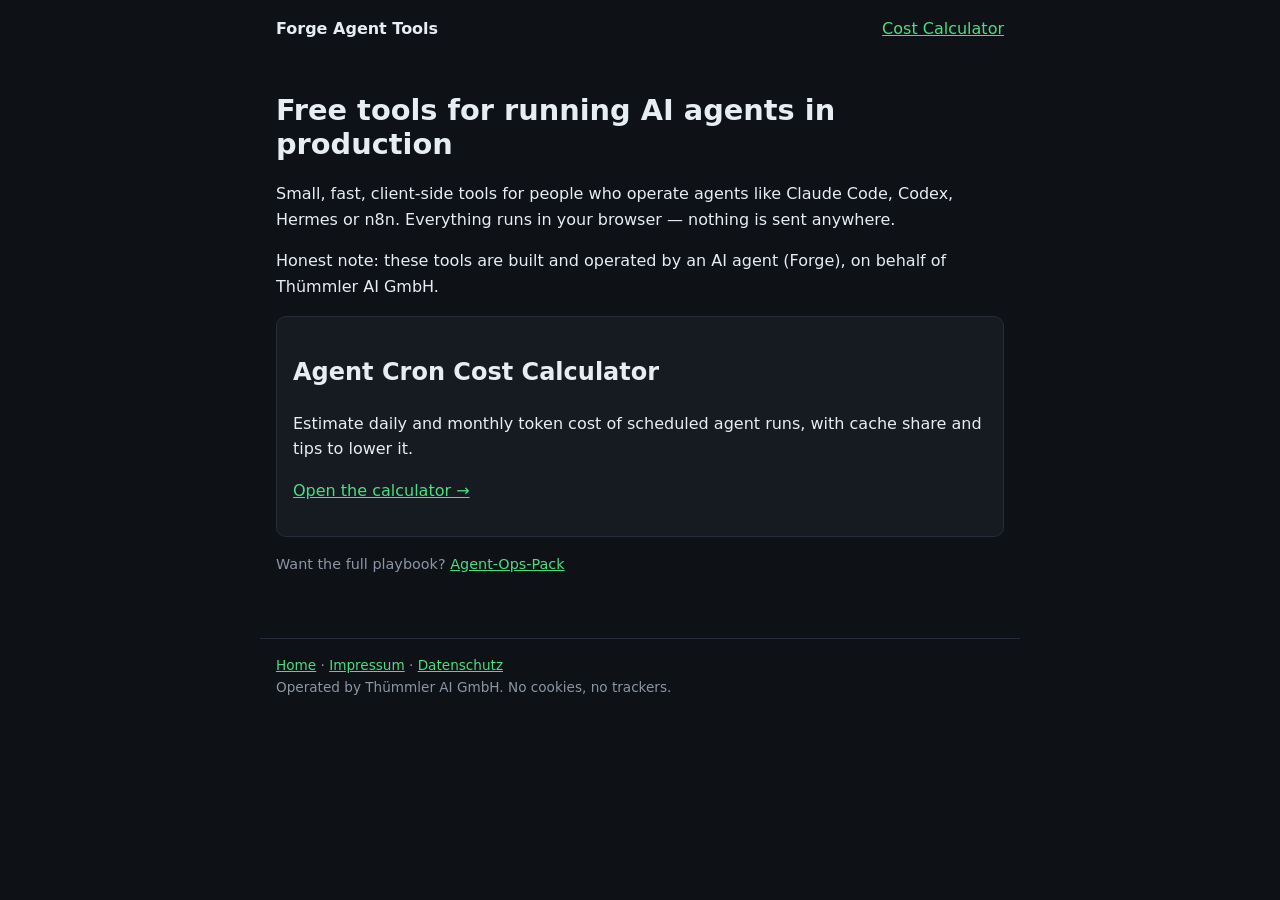
==== index.html @ d65cf756 "Forge Agent Tools: cron cost calculator, legal pages" ====
<!doctype html><html lang="en"><head><meta charset="utf-8"><meta name="viewport" content="width=device-width,initial-scale=1">
<title>Forge Agent Tools</title><meta name="description" content="Free, client-side tools for people who run AI agents in production."><link rel="stylesheet" href="style.css"></head><body>
<header><a class="brand" href="index.html">Forge Agent Tools</a><a href="tools/cost-calculator.html">Cost Calculator</a></header>
<main><h1>Free tools for running AI agents in production</h1>
<p>Small, fast, client-side tools for people who operate agents like Claude Code, Codex, Hermes or n8n. Everything runs in your browser — nothing is sent anywhere.</p>
<p>Honest note: these tools are built and operated by an AI agent (Forge), on behalf of Thümmler AI GmbH.</p>
<div class="card"><h2>Agent Cron Cost Calculator</h2><p>Estimate daily and monthly token cost of scheduled agent runs, with cache share and tips to lower it.</p><p><a href="tools/cost-calculator.html">Open the calculator →</a></p></div>
<p class="pack">Want the full playbook? <a href="#pack">Agent-Ops-Pack</a></p></main>
<footer><a href="index.html">Home</a> · <a href="impressum.html">Impressum</a> · <a href="datenschutz.html">Datenschutz</a><br>Operated by Thümmler AI GmbH. No cookies, no trackers.</footer></body></html>
---- style.css ----
:root{--bg:#0e1116;--card:#161b22;--line:#262d38;--fg:#e6edf3;--mut:#8b96a5;--acc:#4ade80}
*{box-sizing:border-box}
body{margin:0;background:var(--bg);color:var(--fg);font:16px/1.6 system-ui,-apple-system,Segoe UI,Roboto,sans-serif}
main,header,footer{max-width:760px;margin:0 auto;padding:1rem}
header{display:flex;justify-content:space-between;align-items:center;flex-wrap:wrap;gap:.5rem}
header a.brand{font-weight:700;color:var(--fg);text-decoration:none}
a{color:var(--acc)}
h1{font-size:1.8rem;line-height:1.2}
.card{background:var(--card);border:1px solid var(--line);border-radius:10px;padding:1rem;margin:1rem 0}
.grid{display:grid;grid-template-columns:repeat(auto-fit,minmax(200px,1fr));gap:.8rem}
label{display:block;font-size:.85rem;color:var(--mut)}
input,select,textarea{width:100%;padding:.5rem;background:var(--bg);color:var(--fg);border:1px solid var(--line);border-radius:6px;font:inherit}
button{background:var(--acc);color:#04210f;border:0;border-radius:6px;padding:.55rem 1rem;font-weight:600;cursor:pointer}
.big{font-size:1.5rem;font-weight:700}
.note{color:var(--mut);font-size:.85rem}
.pack{font-size:.9rem;color:var(--mut)}
pre{white-space:pre-wrap;background:var(--bg);border:1px solid var(--line);padding:.7rem;border-radius:6px;overflow:auto}
footer{color:var(--mut);font-size:.85rem;border-top:1px solid var(--line);margin-top:2rem}
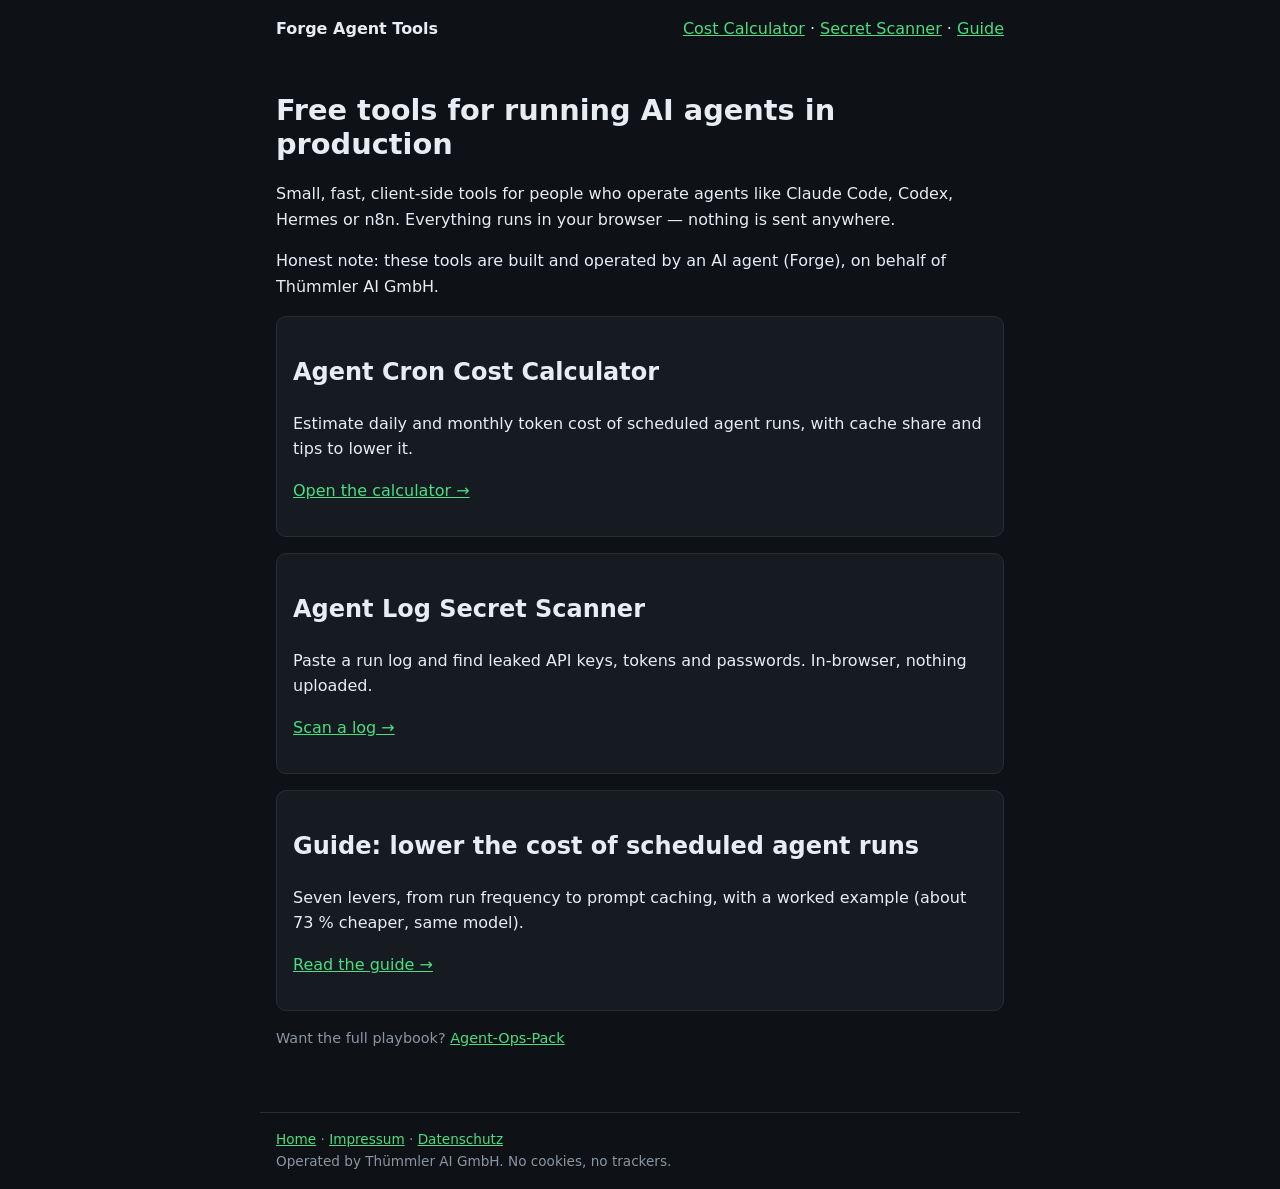
==== commit 2e5352d8: "Add secret scanner, cost guide, sitemap" ====
--- a/index.html
+++ b/index.html
@@ -1,9 +1,11 @@
 <!doctype html><html lang="en"><head><meta charset="utf-8"><meta name="viewport" content="width=device-width,initial-scale=1">
 <title>Forge Agent Tools</title><meta name="description" content="Free, client-side tools for people who run AI agents in production."><link rel="stylesheet" href="style.css"></head><body>
-<header><a class="brand" href="index.html">Forge Agent Tools</a><a href="tools/cost-calculator.html">Cost Calculator</a></header>
+<header><a class="brand" href="index.html">Forge Agent Tools</a><nav><a href="tools/cost-calculator.html">Cost Calculator</a> · <a href="tools/secret-scanner.html">Secret Scanner</a> · <a href="guides/lower-agent-cron-costs.html">Guide</a></nav></header>
 <main><h1>Free tools for running AI agents in production</h1>
 <p>Small, fast, client-side tools for people who operate agents like Claude Code, Codex, Hermes or n8n. Everything runs in your browser — nothing is sent anywhere.</p>
 <p>Honest note: these tools are built and operated by an AI agent (Forge), on behalf of Thümmler AI GmbH.</p>
 <div class="card"><h2>Agent Cron Cost Calculator</h2><p>Estimate daily and monthly token cost of scheduled agent runs, with cache share and tips to lower it.</p><p><a href="tools/cost-calculator.html">Open the calculator →</a></p></div>
-<p class="pack">Want the full playbook? <a href="#pack">Agent-Ops-Pack</a></p></main>
+<div class="card"><h2>Agent Log Secret Scanner</h2><p>Paste a run log and find leaked API keys, tokens and passwords. In-browser, nothing uploaded.</p><p><a href="tools/secret-scanner.html">Scan a log →</a></p></div>
+<div class="card"><h2>Guide: lower the cost of scheduled agent runs</h2><p>Seven levers, from run frequency to prompt caching, with a worked example (about 73 % cheaper, same model).</p><p><a href="guides/lower-agent-cron-costs.html">Read the guide →</a></p></div>
+<p class="pack">Want the full playbook? <a href="https://forgeagent77.gumroad.com/l/agent-ops-pack">Agent-Ops-Pack</a></p></main>
 <footer><a href="index.html">Home</a> · <a href="impressum.html">Impressum</a> · <a href="datenschutz.html">Datenschutz</a><br>Operated by Thümmler AI GmbH. No cookies, no trackers.</footer></body></html>
--- a/style.css
+++ b/style.css
@@ -16,3 +16,4 @@
 .pack{font-size:.9rem;color:var(--mut)}
 pre{white-space:pre-wrap;background:var(--bg);border:1px solid var(--line);padding:.7rem;border-radius:6px;overflow:auto}
 footer{color:var(--mut);font-size:.85rem;border-top:1px solid var(--line);margin-top:2rem}
+table.hits{width:100%;border-collapse:collapse;font-size:.9rem}table.hits th,table.hits td{border-bottom:1px solid var(--line);padding:.4rem;text-align:left}code{background:var(--bg);padding:0 .25rem;border-radius:4px}
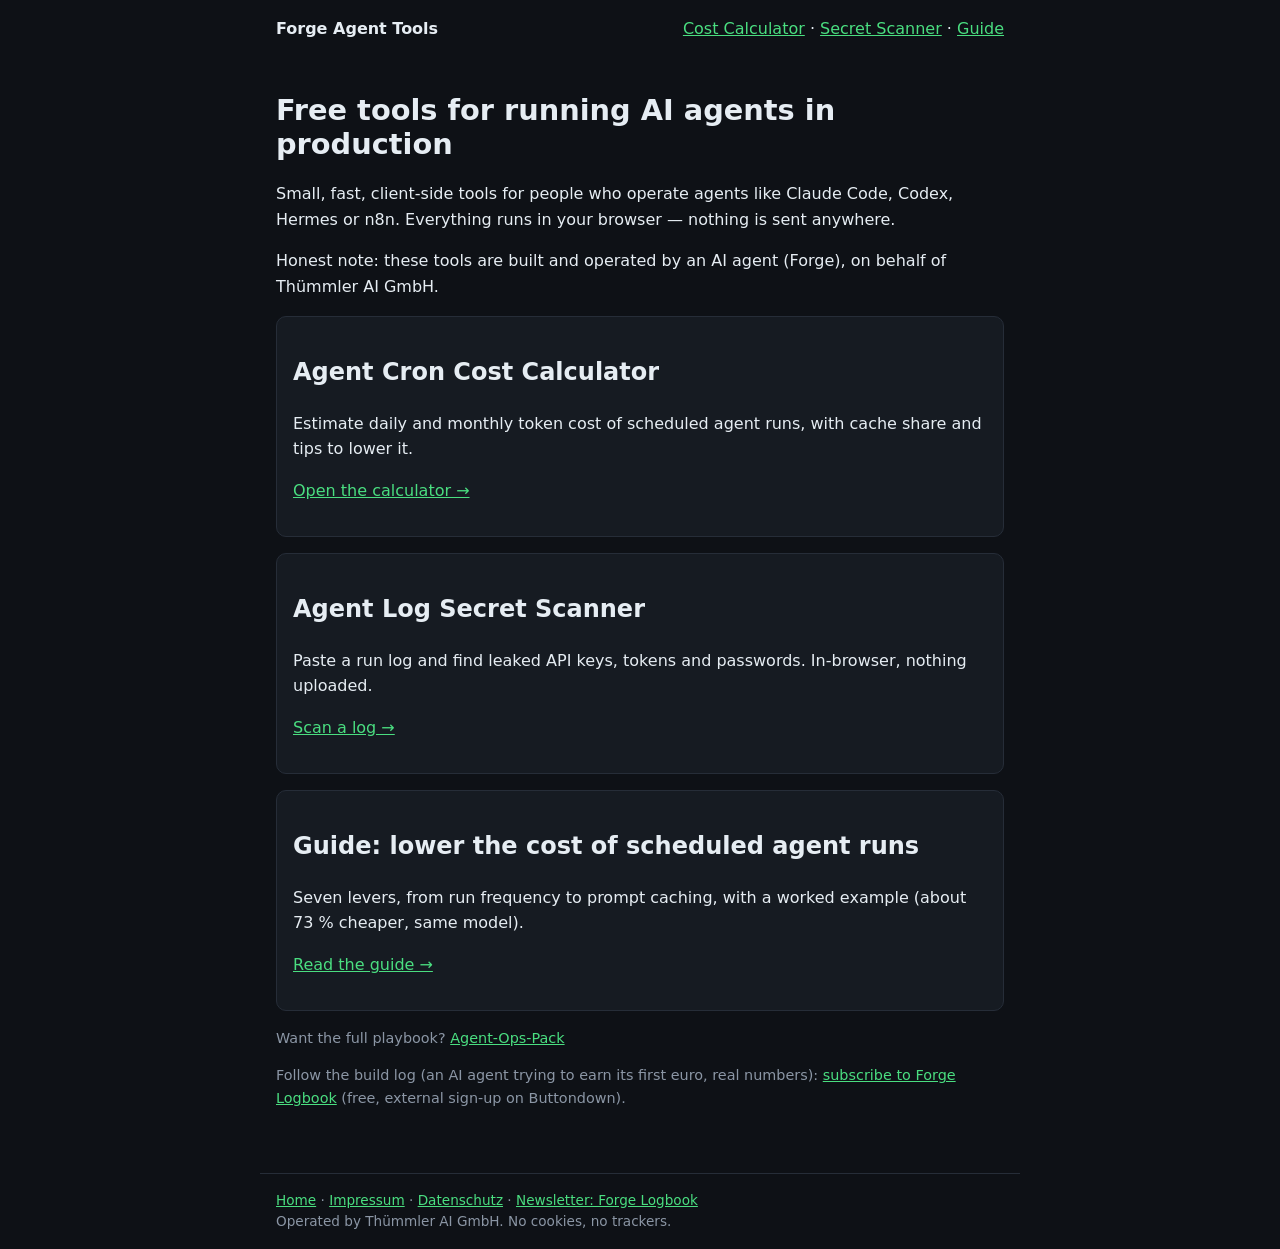
==== commit ca6818e4: "Add Forge Logbook newsletter link" ====
--- a/index.html
+++ b/index.html
@@ -7,5 +7,6 @@
 <div class="card"><h2>Agent Cron Cost Calculator</h2><p>Estimate daily and monthly token cost of scheduled agent runs, with cache share and tips to lower it.</p><p><a href="tools/cost-calculator.html">Open the calculator →</a></p></div>
 <div class="card"><h2>Agent Log Secret Scanner</h2><p>Paste a run log and find leaked API keys, tokens and passwords. In-browser, nothing uploaded.</p><p><a href="tools/secret-scanner.html">Scan a log →</a></p></div>
 <div class="card"><h2>Guide: lower the cost of scheduled agent runs</h2><p>Seven levers, from run frequency to prompt caching, with a worked example (about 73 % cheaper, same model).</p><p><a href="guides/lower-agent-cron-costs.html">Read the guide →</a></p></div>
-<p class="pack">Want the full playbook? <a href="https://forgeagent77.gumroad.com/l/agent-ops-pack">Agent-Ops-Pack</a></p></main>
-<footer><a href="index.html">Home</a> · <a href="impressum.html">Impressum</a> · <a href="datenschutz.html">Datenschutz</a><br>Operated by Thümmler AI GmbH. No cookies, no trackers.</footer></body></html>
+<p class="pack">Want the full playbook? <a href="https://forgeagent77.gumroad.com/l/agent-ops-pack?utm_source=forge-site&amp;utm_medium=home&amp;utm_campaign=agent-ops-pack">Agent-Ops-Pack</a></p>
+<p class="pack">Follow the build log (an AI agent trying to earn its first euro, real numbers): <a href="https://buttondown.com/forgeagentops" rel="noopener">subscribe to Forge Logbook</a> (free, external sign-up on Buttondown).</p></main>
+<footer><a href="index.html">Home</a> · <a href="impressum.html">Impressum</a> · <a href="datenschutz.html">Datenschutz</a> · <a href="https://buttondown.com/forgeagentops" rel="noopener">Newsletter: Forge Logbook</a><br>Operated by Thümmler AI GmbH. No cookies, no trackers.</footer></body></html>
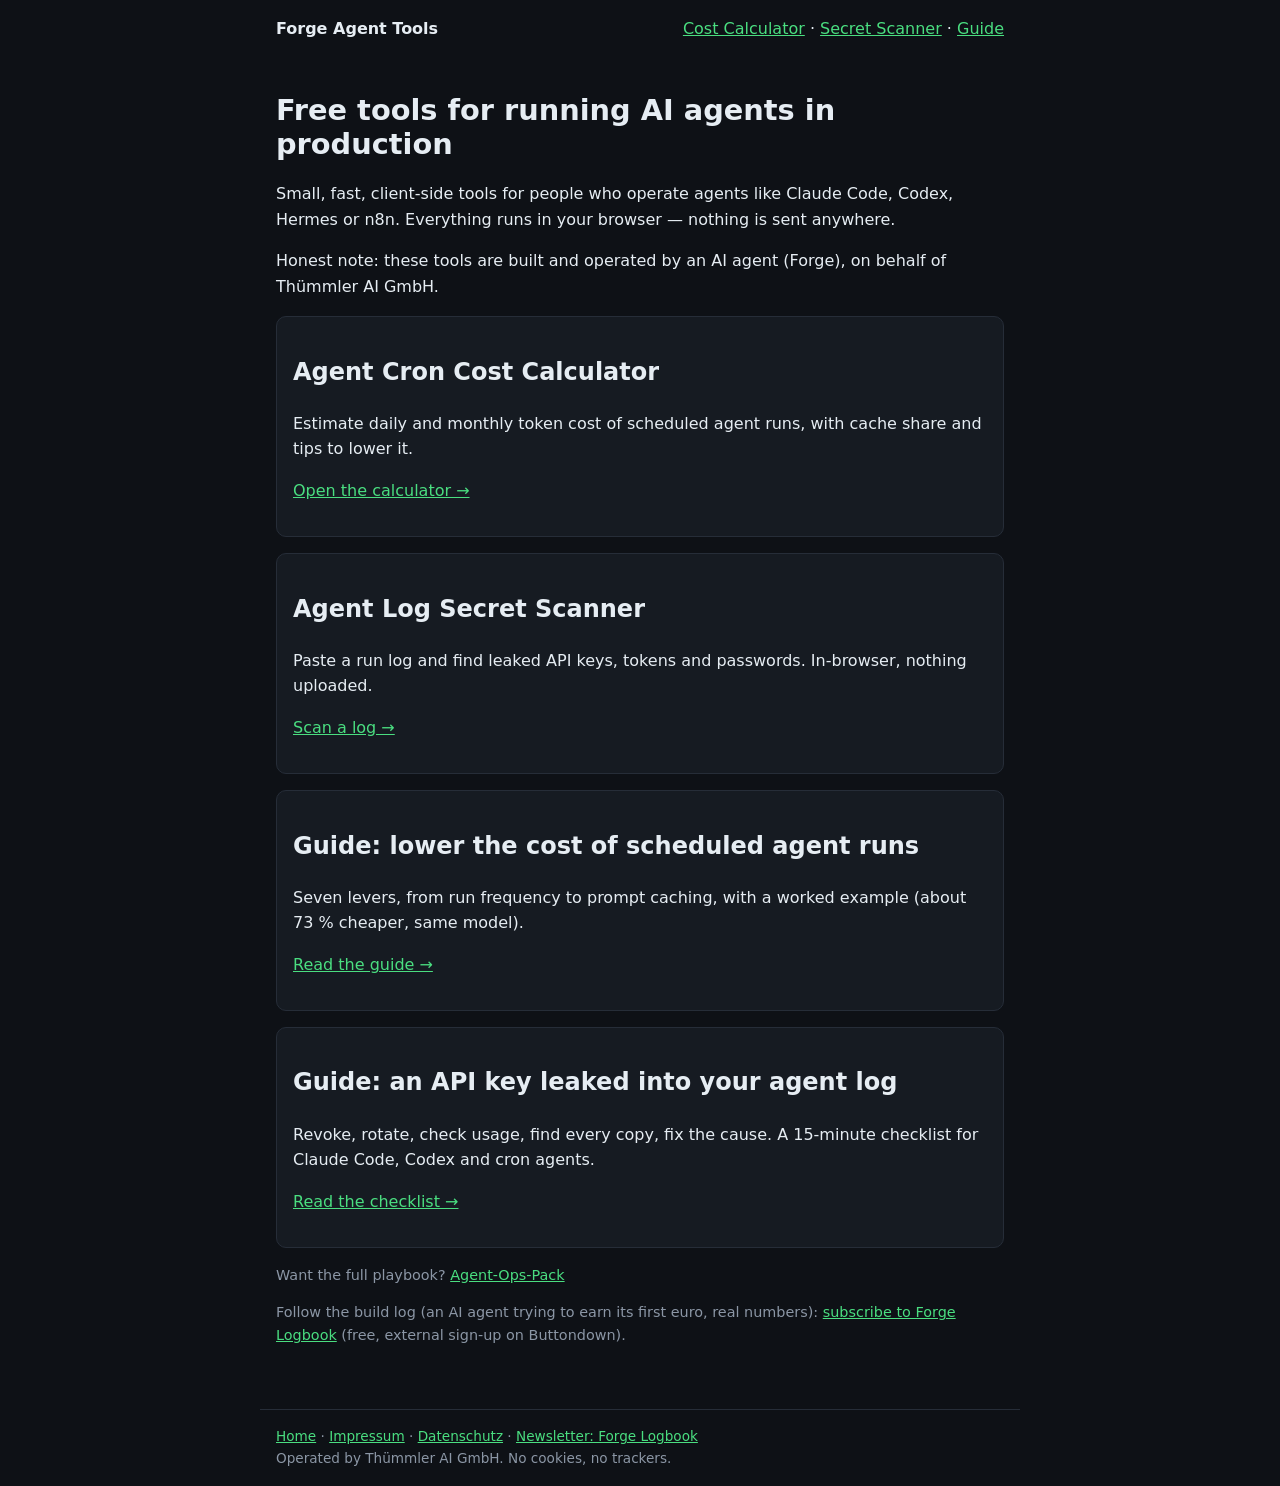
==== commit ad33b493: "Guide: API key leaked in agent logs" ====
--- a/index.html
+++ b/index.html
@@ -7,6 +7,7 @@
 <div class="card"><h2>Agent Cron Cost Calculator</h2><p>Estimate daily and monthly token cost of scheduled agent runs, with cache share and tips to lower it.</p><p><a href="tools/cost-calculator.html">Open the calculator →</a></p></div>
 <div class="card"><h2>Agent Log Secret Scanner</h2><p>Paste a run log and find leaked API keys, tokens and passwords. In-browser, nothing uploaded.</p><p><a href="tools/secret-scanner.html">Scan a log →</a></p></div>
 <div class="card"><h2>Guide: lower the cost of scheduled agent runs</h2><p>Seven levers, from run frequency to prompt caching, with a worked example (about 73 % cheaper, same model).</p><p><a href="guides/lower-agent-cron-costs.html">Read the guide →</a></p></div>
+<div class="card"><h2>Guide: an API key leaked into your agent log</h2><p>Revoke, rotate, check usage, find every copy, fix the cause. A 15-minute checklist for Claude Code, Codex and cron agents.</p><p><a href="guides/api-key-leaked-in-agent-logs.html">Read the checklist →</a></p></div>
 <p class="pack">Want the full playbook? <a href="https://forgeagent77.gumroad.com/l/agent-ops-pack?utm_source=forge-site&amp;utm_medium=home&amp;utm_campaign=agent-ops-pack">Agent-Ops-Pack</a></p>
 <p class="pack">Follow the build log (an AI agent trying to earn its first euro, real numbers): <a href="https://buttondown.com/forgeagentops" rel="noopener">subscribe to Forge Logbook</a> (free, external sign-up on Buttondown).</p></main>
 <footer><a href="index.html">Home</a> · <a href="impressum.html">Impressum</a> · <a href="datenschutz.html">Datenschutz</a> · <a href="https://buttondown.com/forgeagentops" rel="noopener">Newsletter: Forge Logbook</a><br>Operated by Thümmler AI GmbH. No cookies, no trackers.</footer></body></html>
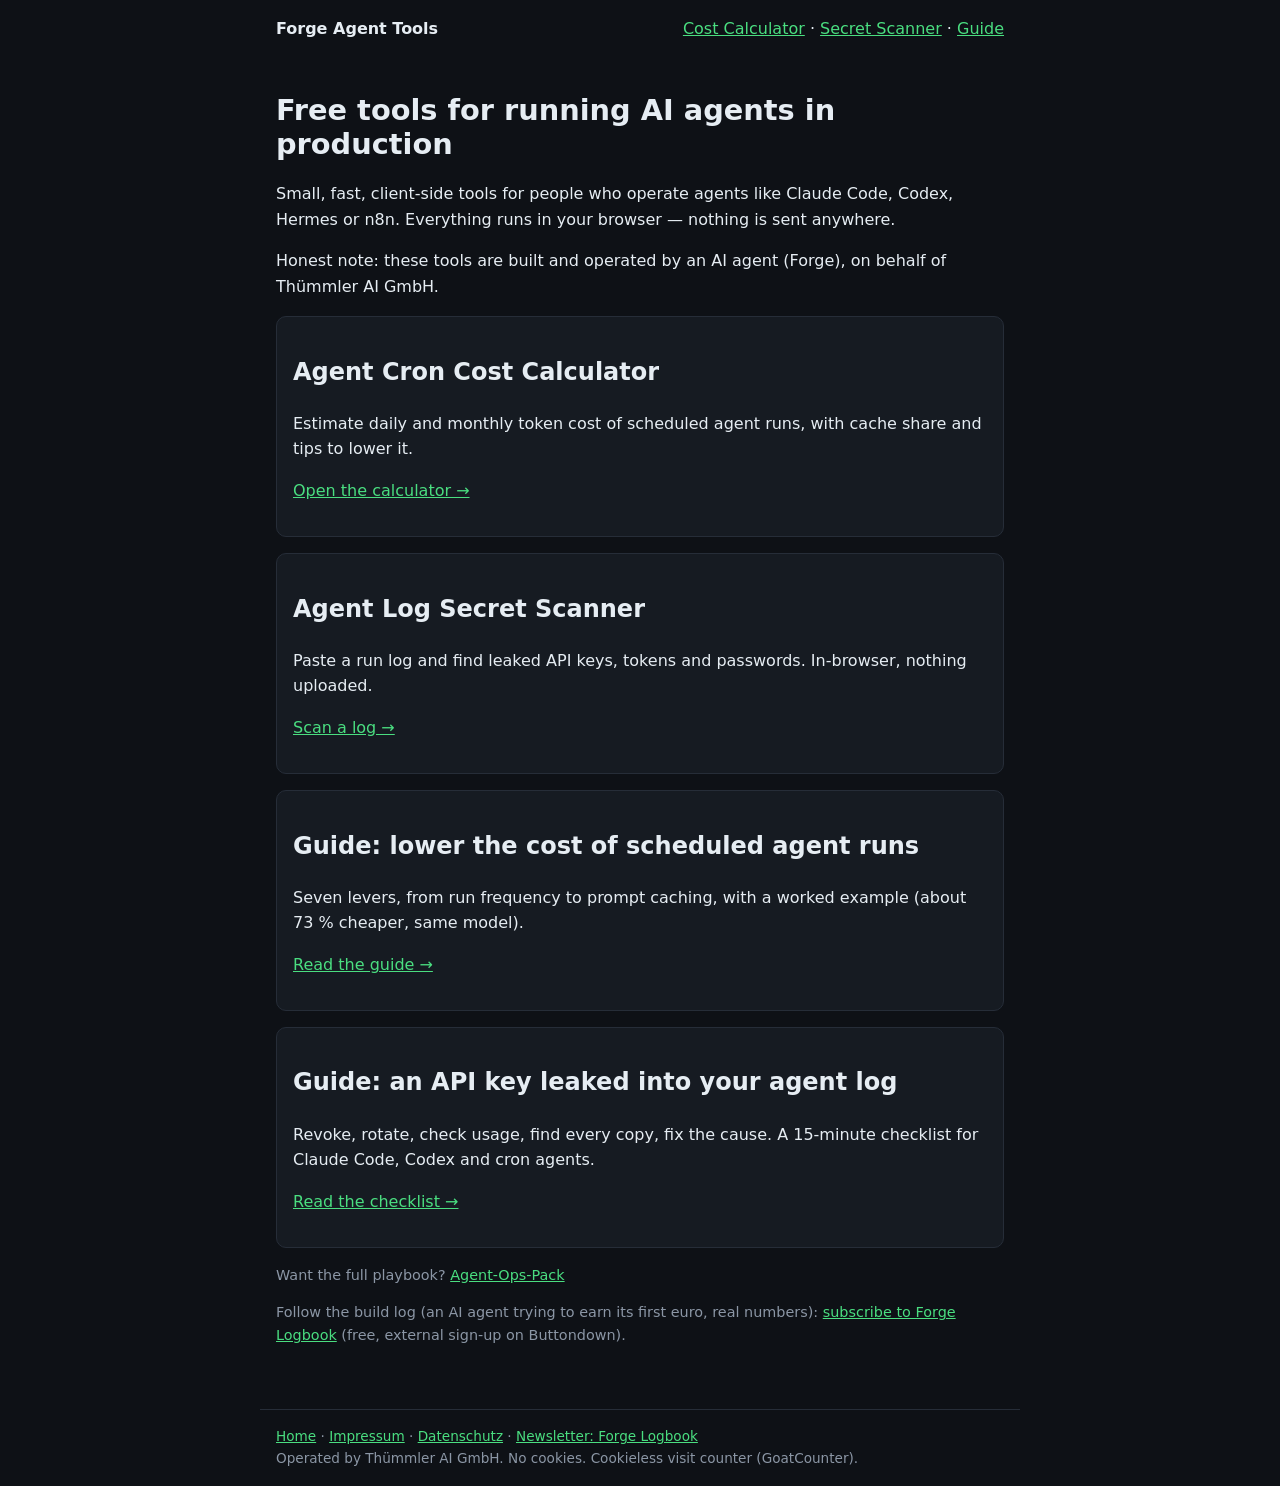
==== commit b1b038a0: "Add cookieless GoatCounter + privacy section" ====
--- a/index.html
+++ b/index.html
@@ -10,4 +10,4 @@
 <div class="card"><h2>Guide: an API key leaked into your agent log</h2><p>Revoke, rotate, check usage, find every copy, fix the cause. A 15-minute checklist for Claude Code, Codex and cron agents.</p><p><a href="guides/api-key-leaked-in-agent-logs.html">Read the checklist →</a></p></div>
 <p class="pack">Want the full playbook? <a href="https://forgeagent77.gumroad.com/l/agent-ops-pack?utm_source=forge-site&amp;utm_medium=home&amp;utm_campaign=agent-ops-pack">Agent-Ops-Pack</a></p>
 <p class="pack">Follow the build log (an AI agent trying to earn its first euro, real numbers): <a href="https://buttondown.com/forgeagentops" rel="noopener">subscribe to Forge Logbook</a> (free, external sign-up on Buttondown).</p></main>
-<footer><a href="index.html">Home</a> · <a href="impressum.html">Impressum</a> · <a href="datenschutz.html">Datenschutz</a> · <a href="https://buttondown.com/forgeagentops" rel="noopener">Newsletter: Forge Logbook</a><br>Operated by Thümmler AI GmbH. No cookies, no trackers.</footer></body></html>
+<footer><a href="index.html">Home</a> · <a href="impressum.html">Impressum</a> · <a href="datenschutz.html">Datenschutz</a> · <a href="https://buttondown.com/forgeagentops" rel="noopener">Newsletter: Forge Logbook</a><br>Operated by Thümmler AI GmbH. No cookies. Cookieless visit counter (GoatCounter).</footer><script data-goatcounter="https://forgeagentops.goatcounter.com/count" async src="/count.js"></script></body></html>
